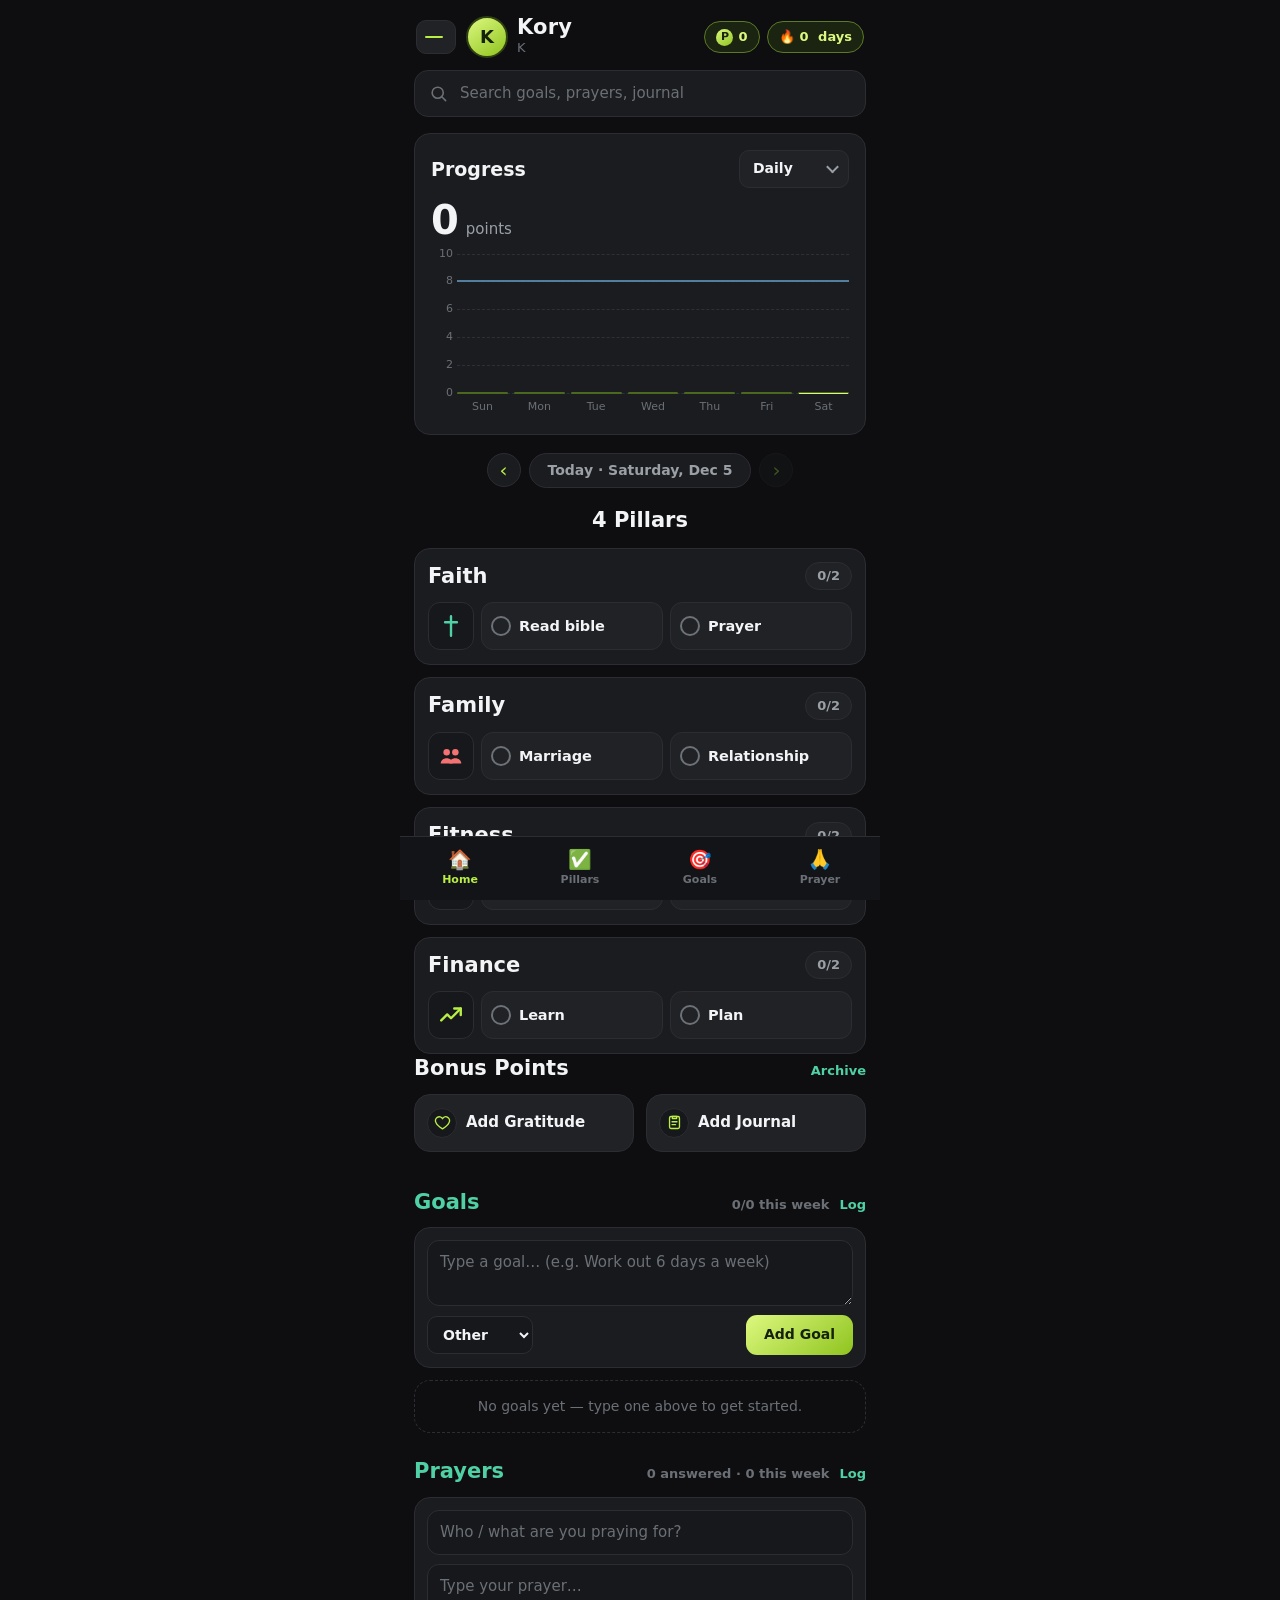
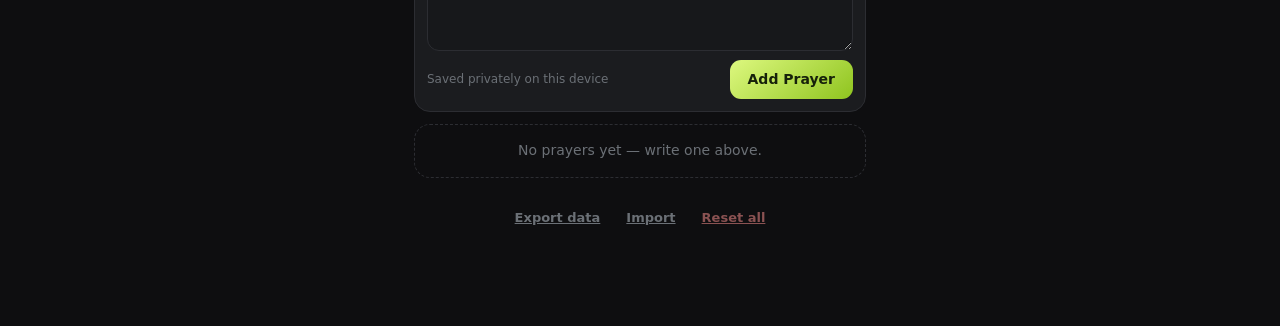
==== index.html @ 5dec69ac "Add prayer and goal logs, and daily bonus archives The hamburger now opens a menu holding four histo" ====
<!DOCTYPE html>
<html lang="en">
<head>
<meta charset="utf-8" />
<meta name="viewport" content="width=device-width, initial-scale=1, viewport-fit=cover" />
<meta name="theme-color" content="#0e0e10" />
<meta name="apple-mobile-web-app-title" content="Daily Success" />
<meta name="apple-mobile-web-app-capable" content="yes" />
<meta name="mobile-web-app-capable" content="yes" />
<title>Daily Success</title>
<link rel="manifest" href="manifest.webmanifest" />
<link rel="icon" href="assets/icon.svg" type="image/svg+xml" />
<link rel="apple-touch-icon" href="assets/icon.svg" />
<link rel="stylesheet" href="styles.css" />
</head>
<body>
<div class="phone">

  <!-- ============ HEADER ============ -->
  <header class="app-header">
    <button class="icon-btn menu-btn" id="menuBtn" aria-label="Menu">
      <span></span><span></span><span></span>
    </button>

    <div class="who">
      <div class="avatar" id="avatar">K</div>
      <div class="who-text">
        <div class="who-name" id="userName">Kory</div>
        <div class="who-sub" id="userSub">K</div>
      </div>
    </div>

    <div class="badges">
      <div class="badge badge-points" title="Total points">
        <span class="pill-dot">P</span><span id="totalPoints">0</span>
      </div>
      <div class="badge badge-streak" title="Current streak">
        <span class="flame">&#128293;</span><span id="streakCount">0</span>&nbsp;days
      </div>
    </div>
  </header>

  <div class="searchbar">
    <svg viewBox="0 0 24 24" class="search-ico" aria-hidden="true"><circle cx="11" cy="11" r="7"/><line x1="16.5" y1="16.5" x2="21" y2="21"/></svg>
    <input id="searchInput" type="search" placeholder="Search goals, prayers, journal" autocomplete="off" />
  </div>

  <main>
    <!-- ============ PROGRESS ============ -->
    <section class="card progress-card">
      <div class="progress-top">
        <h2>Progress</h2>
        <div class="select-wrap">
          <select id="rangeSelect" aria-label="Progress range">
            <option value="daily">Daily</option>
            <option value="weekly">Weekly</option>
            <option value="monthly">Monthly</option>
          </select>
        </div>
      </div>

      <div class="points-line">
        <span class="points-num" id="rangePoints">0</span>
        <span class="points-label">points</span>
      </div>

      <div class="chart" id="chart" role="img" aria-label="Progress chart"></div>
    </section>

    <!-- ============ DATE NAV ============ -->
    <nav class="datenav">
      <button class="date-arrow" id="prevDay" aria-label="Previous day">&#8249;</button>
      <button class="date-label" id="dateLabel">Today</button>
      <button class="date-arrow" id="nextDay" aria-label="Next day">&#8250;</button>
    </nav>

    <!-- ============ 4 PILLARS ============ -->
    <h2 class="section-title">4 Pillars</h2>
    <div id="pillars" class="pillars"></div>

    <!-- ============ BONUS ============ -->
    <div class="block-head">
      <h2 class="section-title left">Bonus Points</h2>
      <button class="log-link" data-log="bonus" type="button">Archive</button>
    </div>
    <div class="bonus-row">
      <button class="bonus-btn" id="gratitudeBtn">
        <span class="bonus-ico">
          <svg viewBox="0 0 24 24" aria-hidden="true"><path d="M12 21s-7.5-4.6-9.3-9A5.2 5.2 0 0 1 12 6.6 5.2 5.2 0 0 1 21.3 12c-1.8 4.4-9.3 9-9.3 9z"/></svg>
        </span>
        <span class="bonus-text">Add Gratitude</span>
        <span class="bonus-count" id="gratitudeCount"></span>
      </button>
      <button class="bonus-btn" id="journalBtn">
        <span class="bonus-ico">
          <svg viewBox="0 0 24 24" aria-hidden="true"><rect x="5" y="3.5" width="14" height="17" rx="2"/><path d="M9 3.5h6v3H9z"/><line x1="8.5" y1="11" x2="15.5" y2="11"/><line x1="8.5" y1="15" x2="13.5" y2="15"/></svg>
        </span>
        <span class="bonus-text">Add Journal</span>
        <span class="bonus-count" id="journalCount"></span>
      </button>
    </div>
    <ul class="entry-list" id="bonusList"></ul>

    <!-- ============ GOALS ============ -->
    <section class="block">
      <div class="block-head">
        <h2 class="accent">Goals</h2>
        <div class="head-right">
          <span class="block-meta" id="goalMeta">0/0</span>
          <button class="log-link" data-log="goals" type="button">Log</button>
        </div>
      </div>

      <form class="composer" id="goalForm" autocomplete="off">
        <textarea id="goalInput" rows="2" placeholder="Type a goal&hellip; (e.g. Work out 6 days a week)"></textarea>
        <div class="composer-row">
          <select id="goalPillar" aria-label="Goal pillar">
            <option value="faith">Faith</option>
            <option value="family">Family</option>
            <option value="fitness">Fitness</option>
            <option value="finance">Finance</option>
            <option value="other" selected>Other</option>
          </select>
          <button class="add-btn" type="submit">Add Goal</button>
        </div>
      </form>

      <ul class="entry-list" id="goalList"></ul>
    </section>

    <!-- ============ PRAYERS ============ -->
    <section class="block">
      <div class="block-head">
        <h2 class="accent">Prayers</h2>
        <div class="head-right">
          <span class="block-meta" id="prayerMeta">0 answered</span>
          <button class="log-link" data-log="prayers" type="button">Log</button>
        </div>
      </div>

      <form class="composer" id="prayerForm" autocomplete="off">
        <input id="prayerTitle" type="text" placeholder="Who / what are you praying for?" />
        <textarea id="prayerInput" rows="3" placeholder="Type your prayer&hellip;"></textarea>
        <div class="composer-row">
          <label class="tiny-note">Saved privately on this device</label>
          <button class="add-btn" type="submit">Add Prayer</button>
        </div>
      </form>

      <ul class="entry-list" id="prayerList"></ul>
    </section>

    <footer class="foot">
      <button class="link-btn" id="exportBtn">Export data</button>
      <button class="link-btn" id="importBtn">Import</button>
      <button class="link-btn danger" id="resetBtn">Reset all</button>
      <input type="file" id="importFile" accept="application/json" hidden />
    </footer>
  </main>

  <!-- ============ BOTTOM NAV ============ -->
  <nav class="tabbar">
    <button class="tab active" data-scroll="top"><span class="tab-ico">&#127968;</span>Home</button>
    <button class="tab" data-scroll="pillars"><span class="tab-ico">&#9989;</span>Pillars</button>
    <button class="tab" data-scroll="goalForm"><span class="tab-ico">&#127919;</span>Goals</button>
    <button class="tab" data-scroll="prayerForm"><span class="tab-ico">&#128591;</span>Prayer</button>
  </nav>
</div>

<!-- ============ MENU / LOG SHEET ============ -->
<div class="sheet" id="sheet" hidden>
  <header class="sheet-head">
    <button class="sheet-btn" id="sheetBack" aria-label="Back">&#8249;</button>
    <h2 id="sheetTitle">Menu</h2>
    <button class="sheet-btn" id="sheetClose" aria-label="Close">&#10005;</button>
  </header>
  <div class="sheet-body" id="sheetBody"></div>
</div>

<!-- ============ MODAL ============ -->
<div class="modal-backdrop" id="modal" hidden>
  <div class="modal" role="dialog" aria-modal="true" aria-labelledby="modalTitle">
    <h3 id="modalTitle">Add</h3>
    <textarea id="modalInput" rows="4"></textarea>
    <div class="modal-actions">
      <button class="ghost-btn" id="modalExtra" type="button" hidden></button>
      <button class="ghost-btn" id="modalCancel" type="button">Cancel</button>
      <button class="add-btn" id="modalSave" type="button">Save</button>
    </div>
  </div>
</div>

<div class="toast" id="toast" hidden></div>

<script src="app.js"></script>
</body>
</html>
---- styles.css ----
/* ---------------------------------------------------------------
   Daily Success — the 4 Pillars daily check-in
   Dark + lime theme modelled on the reference screenshot.
--------------------------------------------------------------- */
:root {
  --bg:            #0e0e10;
  --bg-soft:       #17181b;
  --card:          #1b1c1f;
  --card-2:        #212226;
  --line:          #2c2d32;

  --lime-1:        #ddf87f;
  --lime-2:        #b9ee45;
  --lime-3:        #8fc41f;
  --lime-dim-1:    #5a7a26;
  --lime-dim-2:    #4c691f;

  --teal:          #4fd1a5;
  --text:          #f3f4f6;
  --text-dim:      #9aa0a6;
  --text-faint:    #6b7076;
  --danger:        #f07171;

  --radius:        16px;
  --radius-sm:     12px;
  --tab-h:         64px;
}

* { box-sizing: border-box; }
html, body { margin: 0; padding: 0; }

body {
  background: var(--bg);
  color: var(--text);
  font-family: "Nunito", "Avenir Next", "Segoe UI", system-ui, -apple-system, sans-serif;
  -webkit-font-smoothing: antialiased;
  font-size: 16px;
  line-height: 1.4;
}

.phone {
  max-width: 480px;
  margin: 0 auto;
  min-height: 100vh;
  padding: 0 14px calc(var(--tab-h) + 28px);
  position: relative;
}

button, input, select, textarea { font: inherit; color: inherit; }
button { cursor: pointer; }

/* ------------------------- header ------------------------- */
.app-header {
  display: flex;
  align-items: center;
  gap: 10px;
  padding: 16px 2px 12px;
}

.menu-btn {
  width: 40px; height: 34px;
  display: flex; flex-direction: column; justify-content: center; gap: 5px;
  background: var(--card-2);
  border: 1px solid var(--line);
  border-radius: 10px;
  padding: 0 8px;
}
.menu-btn span {
  display: block; height: 2.5px; border-radius: 2px;
  background: var(--lime-2);
}
.menu-btn span:nth-child(2) { width: 80%; }

.who { display: flex; align-items: center; gap: 9px; min-width: 0; flex: 1; }

.avatar {
  width: 42px; height: 42px; flex: 0 0 42px;
  border-radius: 50%;
  background: linear-gradient(145deg, var(--lime-1), var(--lime-3));
  color: #16210a;
  font-weight: 800; font-size: 18px;
  display: grid; place-items: center;
  border: 2px solid #2f4113;
}

.who-name { font-size: 21px; font-weight: 800; letter-spacing: .2px; line-height: 1.1; }
.who-sub  { font-size: 13px; color: var(--text-faint); }

.badges { display: flex; gap: 7px; align-items: center; }

.badge {
  display: inline-flex; align-items: center; gap: 5px;
  border-radius: 999px;
  padding: 6px 11px;
  font-size: 13px; font-weight: 700;
  white-space: nowrap;
  background: #1a2410;
  border: 1px solid var(--lime-dim-1);
  color: var(--lime-1);
}
.pill-dot {
  width: 17px; height: 17px; border-radius: 50%;
  background: linear-gradient(145deg, var(--lime-1), var(--lime-3));
  color: #1a2410; font-size: 11px; font-weight: 900;
  display: grid; place-items: center;
}
.badge-streak .flame { font-size: 13px; }

/* ------------------------- search ------------------------- */
.searchbar {
  display: flex; align-items: center; gap: 10px;
  background: var(--card);
  border: 1px solid var(--line);
  border-radius: 14px;
  padding: 11px 14px;
  margin-bottom: 16px;
}
.search-ico {
  width: 19px; height: 19px; flex: 0 0 19px;
  fill: none; stroke: var(--text-faint); stroke-width: 2; stroke-linecap: round;
}
.searchbar input {
  background: none; border: 0; outline: none; width: 100%;
  font-size: 15px;
}
.searchbar input::placeholder { color: var(--text-faint); }

/* ------------------------- cards ------------------------- */
.card {
  background: var(--card);
  border: 1px solid var(--line);
  border-radius: var(--radius);
  padding: 16px;
}

.progress-card { margin-bottom: 18px; }

.progress-top { display: flex; justify-content: space-between; align-items: center; }
.progress-top h2 { margin: 0; font-size: 19px; font-weight: 700; }

.select-wrap {
  position: relative;
  background: var(--card-2);
  border: 1px solid var(--line);
  border-radius: 10px;
}
.select-wrap::after {
  content: "";
  position: absolute; right: 11px; top: 46%;
  width: 7px; height: 7px;
  border-right: 2px solid var(--text-dim);
  border-bottom: 2px solid var(--text-dim);
  transform: translateY(-50%) rotate(45deg);
  pointer-events: none;
}
.select-wrap select {
  appearance: none; -webkit-appearance: none;
  background: none; border: 0; outline: none;
  padding: 8px 30px 8px 13px;
  font-size: 14px; font-weight: 600;
  border-radius: 10px;
}
.select-wrap select option { background: var(--card-2); }

.points-line { display: flex; align-items: baseline; gap: 7px; margin: 12px 0 6px; }
.points-num { font-size: 40px; font-weight: 800; line-height: 1; }
.points-label { color: var(--text-dim); font-size: 15px; }

/* ------------------------- chart ------------------------- */
.chart {
  --rows: 5;
  position: relative;
  height: 168px;
  margin-top: 10px;
  padding: 4px 0 24px 26px;
  display: flex; align-items: flex-end; gap: 6px;
}
.chart .grid {
  position: absolute; inset: 4px 0 24px 26px;
  display: flex; flex-direction: column; justify-content: space-between;
  pointer-events: none;
}
.chart .grid-line { border-top: 1px dashed #2f3035; position: relative; }
.chart .grid-line span {
  position: absolute; left: -26px; top: -9px;
  font-size: 11px; color: var(--text-faint); width: 22px; text-align: right;
}
.chart .target {
  position: absolute; left: 26px; right: 0;
  border-top: 2px solid #5b8fb4;
  opacity: .85;
  pointer-events: none;
}
.chart .bar-col {
  position: relative; z-index: 1;
  flex: 1 1 0; height: 100%;
  display: flex; flex-direction: column; justify-content: flex-end;
}
.chart .bar {
  border-radius: 4px 4px 2px 2px;
  background: linear-gradient(180deg, var(--lime-dim-1), #3d5219);
  border: 1px solid var(--lime-dim-2);
  border-bottom: 0;
  min-height: 2px;
  transition: height .35s ease;
}
.chart .bar.full {
  background: linear-gradient(180deg, var(--lime-2), var(--lime-3));
  border-color: var(--lime-1);
}
.chart .bar.today { box-shadow: 0 0 0 1px var(--lime-1) inset; }
.chart .bar-label {
  position: absolute; bottom: -21px; left: 0; right: 0;
  text-align: center; font-size: 11px; color: var(--text-faint);
}

/* ------------------------- date nav ------------------------- */
.datenav {
  display: flex; align-items: center; justify-content: center; gap: 8px;
  margin: 4px 0 14px;
}
.date-arrow {
  width: 34px; height: 34px; border-radius: 50%;
  background: var(--card); border: 1px solid var(--line);
  color: var(--lime-2); font-size: 20px; line-height: 1;
}
.date-arrow:disabled { opacity: .3; cursor: not-allowed; }
.date-label {
  background: var(--card); border: 1px solid var(--line);
  border-radius: 999px; padding: 7px 18px;
  font-size: 14px; font-weight: 700; color: var(--text-dim);
  min-width: 170px;
}
.date-label.past { color: var(--lime-2); border-color: var(--lime-dim-1); }

/* ------------------------- section titles ------------------------- */
.section-title {
  text-align: center;
  font-size: 21px; font-weight: 700;
  margin: 18px 0 12px;
}
.section-title.left { text-align: left; margin-left: 2px; }

/* ------------------------- pillars ------------------------- */
.pillars { display: flex; flex-direction: column; gap: 12px; }

.pillar {
  border-radius: var(--radius);
  border: 1px solid var(--line);
  background: var(--card);
  padding: 13px 13px 14px;
  transition: background .3s ease, border-color .3s ease;
}
.pillar.complete {
  background: linear-gradient(150deg, #5c7a24, #3f5219 62%, #334215);
  border-color: var(--lime-2);
  box-shadow: 0 0 0 1px rgba(185,238,69,.25), 0 8px 22px -14px rgba(185,238,69,.6);
}

.pillar-head { display: flex; align-items: center; justify-content: space-between; margin-bottom: 11px; }
.pillar-head h3 { margin: 0; font-size: 21px; font-weight: 700; }

.count {
  font-size: 13px; font-weight: 700; color: var(--text-dim);
  background: var(--card-2); border: 1px solid var(--line);
  border-radius: 999px; padding: 4px 11px;
  display: inline-flex; align-items: center; gap: 5px;
}
.pillar.complete .count {
  color: var(--teal);
  /* deep backing keeps the teal counter legible on the lime card */
  background: rgba(0,0,0,.45);
  border-color: rgba(79,209,165,.7);
}
.count .ticks { display: none; color: var(--teal); font-weight: 900; letter-spacing: -2px; }
.pillar.complete .count .ticks { display: inline; }

.pillar-body { display: flex; align-items: stretch; gap: 7px; }

.pillar-icon {
  width: 46px; flex: 0 0 46px;
  border-radius: var(--radius-sm);
  background: #17181b;
  border: 1px solid var(--line);
  display: grid; place-items: center;
}
.pillar-icon svg { width: 26px; height: 26px; }
.pillar.complete .pillar-icon { background: #101508; border-color: #3a4a1c; }

/* checkbox tasks — the core of the screen */
.task {
  flex: 1 1 0; min-width: 0;
  display: flex; align-items: center; gap: 8px;
  text-align: left;
  padding: 13px 9px;
  border-radius: var(--radius-sm);
  background: var(--card-2);
  border: 1px solid var(--line);
  color: var(--text);
  font-size: clamp(12.4px, 3.35vw, 14.5px); font-weight: 600;
  letter-spacing: -.1px;
  transition: transform .12s ease, background .25s ease, color .25s ease, border-color .25s ease;
}
.task:active { transform: scale(.97); }

.task .box {
  width: 20px; height: 20px; flex: 0 0 20px;
  border-radius: 50%;
  border: 2px solid #6d7278;
  display: grid; place-items: center;
  transition: background .2s ease, border-color .2s ease;
}
.task .box svg { width: 12px; height: 12px; opacity: 0; stroke: #131a09; stroke-width: 3.4; fill: none; stroke-linecap: round; stroke-linejoin: round; }

.task.done {
  background: linear-gradient(140deg, var(--lime-1), var(--lime-2) 55%, var(--lime-3));
  border-color: var(--lime-1);
  color: #16210a;
}
.task.done .box { background: #131a09; border-color: #131a09; }
.task.done .box svg { opacity: 1; stroke: var(--lime-1); }
.task .label { overflow: hidden; text-overflow: ellipsis; white-space: nowrap; }

/* ------------------------- bonus ------------------------- */
.bonus-row { display: flex; gap: 12px; margin-bottom: 12px; }
/* Unearned by default; lights up once the day has an entry, the same way a
   pillar checkbox does. */
.bonus-btn {
  flex: 1 1 0;
  display: flex; align-items: center; gap: 9px;
  padding: 13px 12px;
  border-radius: var(--radius);
  border: 1px solid var(--line);
  background: var(--card-2);
  color: var(--text);
  font-weight: 700; font-size: 15px;
  position: relative;
  transition: background .25s ease, color .25s ease, border-color .25s ease;
}
.bonus-btn:active { transform: scale(.98); }

.bonus-btn.done {
  border-color: var(--lime-dim-1);
  background: linear-gradient(140deg, #93c62f, #b7e84e);
  color: #16210a;
}
.bonus-btn.done:nth-child(2) { background: linear-gradient(140deg, var(--lime-1), var(--lime-2)); }

.bonus-ico {
  width: 30px; height: 30px; flex: 0 0 30px; border-radius: 50%;
  background: var(--bg-soft);
  border: 1px solid var(--line);
  display: grid; place-items: center;
  transition: background .25s ease, border-color .25s ease;
}
.bonus-btn.done .bonus-ico { background: rgba(255,255,255,.42); border-color: transparent; }
.bonus-ico svg { width: 17px; height: 17px; fill: none; stroke: var(--lime-2); stroke-width: 1.9; stroke-linecap: round; stroke-linejoin: round; transition: stroke .25s ease; }
.bonus-btn.done .bonus-ico svg { stroke: #16210a; }
.bonus-text { overflow: hidden; text-overflow: ellipsis; white-space: nowrap; }
.bonus-count {
  position: absolute; top: -6px; right: -4px;
  min-width: 20px; height: 20px; padding: 0 5px;
  border-radius: 999px;
  background: var(--teal); color: #05261c;
  font-size: 12px; font-weight: 900;
  display: none; place-items: center;
}
.bonus-count.show { display: grid; }

/* ------------------------- blocks (goals / prayers) ------------------------- */
.block { margin-top: 24px; }
.block-head { display: flex; align-items: baseline; justify-content: space-between; margin-bottom: 10px; }
.block-head h2 { margin: 0; font-size: 21px; font-weight: 700; }
.block-head h2.accent { color: var(--teal); }
.block-meta { font-size: 13px; color: var(--text-faint); font-weight: 600; }

.composer {
  background: var(--card);
  border: 1px solid var(--line);
  border-radius: var(--radius);
  padding: 12px;
  display: flex; flex-direction: column; gap: 9px;
}
.composer textarea, .composer input[type="text"] {
  width: 100%;
  background: var(--bg-soft);
  border: 1px solid var(--line);
  border-radius: var(--radius-sm);
  padding: 11px 12px;
  outline: none;
  resize: vertical;
  font-size: 15px;
}
.composer textarea::placeholder, .composer input::placeholder { color: var(--text-faint); }
.composer textarea:focus, .composer input:focus { border-color: var(--lime-dim-1); }

.composer-row { display: flex; align-items: center; justify-content: space-between; gap: 10px; }
.composer-row select {
  background: var(--bg-soft); border: 1px solid var(--line);
  border-radius: 10px; padding: 9px 11px; outline: none;
  font-size: 14px; font-weight: 600;
}
.tiny-note { font-size: 12px; color: var(--text-faint); }

.add-btn {
  background: linear-gradient(140deg, var(--lime-1), var(--lime-3));
  color: #16210a;
  border: 0; border-radius: 11px;
  padding: 10px 18px;
  font-weight: 800; font-size: 14px;
  white-space: nowrap;
}
.add-btn:active { transform: scale(.97); }
.ghost-btn {
  background: var(--card-2); border: 1px solid var(--line);
  border-radius: 11px; padding: 10px 18px; font-weight: 700; font-size: 14px;
}

/* ------------------------- entry lists ------------------------- */
.entry-list { list-style: none; margin: 12px 0 0; padding: 0; display: flex; flex-direction: column; gap: 9px; }

.entry {
  background: var(--card);
  border: 1px solid var(--line);
  border-radius: var(--radius);
  padding: 12px 12px 12px 12px;
  display: flex; gap: 10px; align-items: flex-start;
}
.entry.done { background: linear-gradient(140deg, #3f5219, #334414); border-color: var(--lime-dim-1); }

.entry-check {
  width: 22px; height: 22px; flex: 0 0 22px; margin-top: 1px;
  border-radius: 50%;
  border: 2px solid #6d7278;
  background: none;
  display: grid; place-items: center;
  padding: 0;
}
.entry.done .entry-check { background: var(--lime-2); border-color: var(--lime-1); }
.entry-check svg { width: 12px; height: 12px; opacity: 0; fill: none; stroke: #16210a; stroke-width: 3.4; stroke-linecap: round; stroke-linejoin: round; }
.entry.done .entry-check svg { opacity: 1; }

.entry-main { flex: 1 1 auto; min-width: 0; }
.entry-title { font-weight: 700; font-size: 15px; word-wrap: break-word; }
.entry.done .entry-title { text-decoration: line-through; opacity: .75; }
.entry-body { font-size: 14px; color: var(--text-dim); white-space: pre-wrap; word-wrap: break-word; margin-top: 3px; }
.entry-meta { font-size: 12px; color: var(--text-faint); margin-top: 5px; display: flex; gap: 8px; align-items: center; flex-wrap: wrap; }
.tag {
  font-size: 11px; font-weight: 700; text-transform: uppercase; letter-spacing: .4px;
  padding: 2px 8px; border-radius: 999px;
  background: var(--card-2); border: 1px solid var(--line); color: var(--text-dim);
}
.tag.faith   { color: #9fd3ff; border-color: #2c4257; }
.tag.family  { color: #ff9d9d; border-color: #5a3030; }
.tag.fitness { color: #7fe3c4; border-color: #24544a; }
.tag.finance { color: var(--lime-1); border-color: var(--lime-dim-1); }
.tag.answered { color: var(--teal); border-color: rgba(79,209,165,.5); }

.entry-actions { display: flex; gap: 4px; flex: 0 0 auto; }
.mini-btn {
  background: none; border: 0; padding: 5px 7px; border-radius: 8px;
  color: var(--text-faint); font-size: 13px; font-weight: 700;
}
.mini-btn:hover { background: var(--card-2); color: var(--text); }
.mini-btn.danger:hover { color: var(--danger); }

.empty {
  color: var(--text-faint); font-size: 14px; text-align: center;
  padding: 16px 8px; border: 1px dashed var(--line); border-radius: var(--radius);
}

/* ------------------------- footer / tabs ------------------------- */
.foot { display: flex; gap: 14px; justify-content: center; margin: 30px 0 6px; }
.link-btn { background: none; border: 0; color: var(--text-faint); font-size: 13px; font-weight: 700; text-decoration: underline; }
.link-btn.danger { color: #8a5252; }

.tabbar {
  position: fixed; bottom: 0; left: 0; right: 0;
  max-width: 480px; margin: 0 auto;
  height: var(--tab-h);
  background: #131417;
  border-top: 1px solid var(--line);
  display: flex;
  padding-bottom: env(safe-area-inset-bottom);
}
.tab {
  flex: 1 1 0;
  background: none; border: 0;
  display: flex; flex-direction: column; align-items: center; justify-content: center; gap: 3px;
  font-size: 11px; font-weight: 700; color: var(--text-faint);
}
.tab.active { color: var(--lime-2); }
.tab-ico { font-size: 19px; line-height: 1; }

/* ------------------------- modal / toast ------------------------- */
.modal-backdrop[hidden], .toast[hidden] { display: none !important; }

.modal-backdrop {
  position: fixed; inset: 0; z-index: 50;
  background: rgba(0,0,0,.65);
  display: grid; place-items: center;
  padding: 20px;
}
.modal {
  width: 100%; max-width: 420px;
  background: var(--card); border: 1px solid var(--line);
  border-radius: var(--radius); padding: 16px;
}
.modal h3 { margin: 0 0 10px; font-size: 18px; }
.modal textarea {
  width: 100%; background: var(--bg-soft); border: 1px solid var(--line);
  border-radius: var(--radius-sm); padding: 11px 12px; outline: none; resize: vertical; font-size: 15px;
}
.modal textarea:focus { border-color: var(--lime-dim-1); }
.modal-actions { display: flex; justify-content: flex-end; gap: 9px; margin-top: 12px; flex-wrap: wrap; }
.modal-actions [hidden] { display: none !important; }

.toast {
  position: fixed; left: 50%; bottom: calc(var(--tab-h) + 16px);
  transform: translateX(-50%);
  background: #1e2a12; border: 1px solid var(--lime-dim-1); color: var(--lime-1);
  padding: 10px 16px; border-radius: 999px;
  font-size: 14px; font-weight: 700; z-index: 60;
  animation: pop .2s ease;
}
@keyframes pop { from { opacity: 0; transform: translate(-50%, 8px); } }

@media (prefers-reduced-motion: reduce) {
  * { transition: none !important; animation: none !important; }
}

@media (max-width: 380px) {
  .task { padding: 12px 7px; gap: 6px; }
  .task .box { width: 18px; height: 18px; flex: 0 0 18px; }
  .pillar-icon { width: 40px; flex: 0 0 40px; }
  .who-name { font-size: 19px; }
  .badge { padding: 5px 9px; font-size: 12px; }
}

/* ------------------------- menu / log sheet ------------------------- */
.sheet[hidden] { display: none !important; }

.sheet {
  position: fixed; inset: 0; z-index: 70;
  background: var(--bg);
  display: flex; flex-direction: column;
  max-width: 480px; margin: 0 auto;
}

.sheet-head {
  display: flex; align-items: center; gap: 8px;
  padding: 14px 12px 12px;
  border-bottom: 1px solid var(--line);
  background: var(--bg-soft);
}
.sheet-head h2 {
  margin: 0; flex: 1 1 auto;
  font-size: 19px; font-weight: 800;
  text-align: center;
  overflow: hidden; text-overflow: ellipsis; white-space: nowrap;
}
.sheet-btn {
  width: 36px; height: 36px; flex: 0 0 36px;
  border-radius: 50%;
  background: var(--card-2); border: 1px solid var(--line);
  color: var(--lime-2); font-size: 18px; line-height: 1;
}
.sheet-btn[hidden] { visibility: hidden; display: block !important; }

.sheet-body {
  flex: 1 1 auto;
  overflow-y: auto;
  -webkit-overflow-scrolling: touch;
  padding: 14px 14px calc(env(safe-area-inset-bottom) + 28px);
}

/* menu rows */
.menu-list { display: flex; flex-direction: column; gap: 10px; }
.menu-item {
  display: flex; align-items: center; gap: 12px;
  width: 100%; text-align: left;
  padding: 15px 14px;
  border-radius: var(--radius);
  background: var(--card); border: 1px solid var(--line);
  color: var(--text);
}
.menu-item:active { transform: scale(.99); }
.menu-ico {
  width: 34px; height: 34px; flex: 0 0 34px; border-radius: 10px;
  background: var(--bg-soft); border: 1px solid var(--line);
  display: grid; place-items: center; font-size: 17px;
}
.menu-label { flex: 1 1 auto; min-width: 0; }
.menu-title { font-weight: 700; font-size: 15px; }
.menu-sub { font-size: 12.5px; color: var(--text-faint); margin-top: 2px; }
.menu-chev { color: var(--text-faint); font-size: 19px; flex: 0 0 auto; }

.menu-section-title {
  font-size: 12px; font-weight: 800; letter-spacing: .6px; text-transform: uppercase;
  color: var(--text-faint);
  margin: 20px 2px 8px;
}
.menu-section-title:first-child { margin-top: 2px; }

/* a log's period groups */
.log-group { margin-bottom: 20px; }
.log-group-head {
  display: flex; align-items: baseline; justify-content: space-between;
  gap: 8px; margin: 0 2px 9px;
  position: sticky; top: 0;
  background: var(--bg);
  padding: 4px 0 6px;
  z-index: 1;
}
.log-group-title { font-size: 15px; font-weight: 800; }
.log-group-title .now { color: var(--lime-2); }
.log-group-count { font-size: 12px; color: var(--text-faint); font-weight: 700; }

/* links back into a log from the home screen */
.head-right { display: flex; align-items: center; gap: 10px; }
.log-link {
  background: none; border: 0; padding: 2px 0;
  color: var(--teal); font-size: 13px; font-weight: 800;
}
.log-link:active { opacity: .7; }
.block-head .section-title.left { margin: 0; }
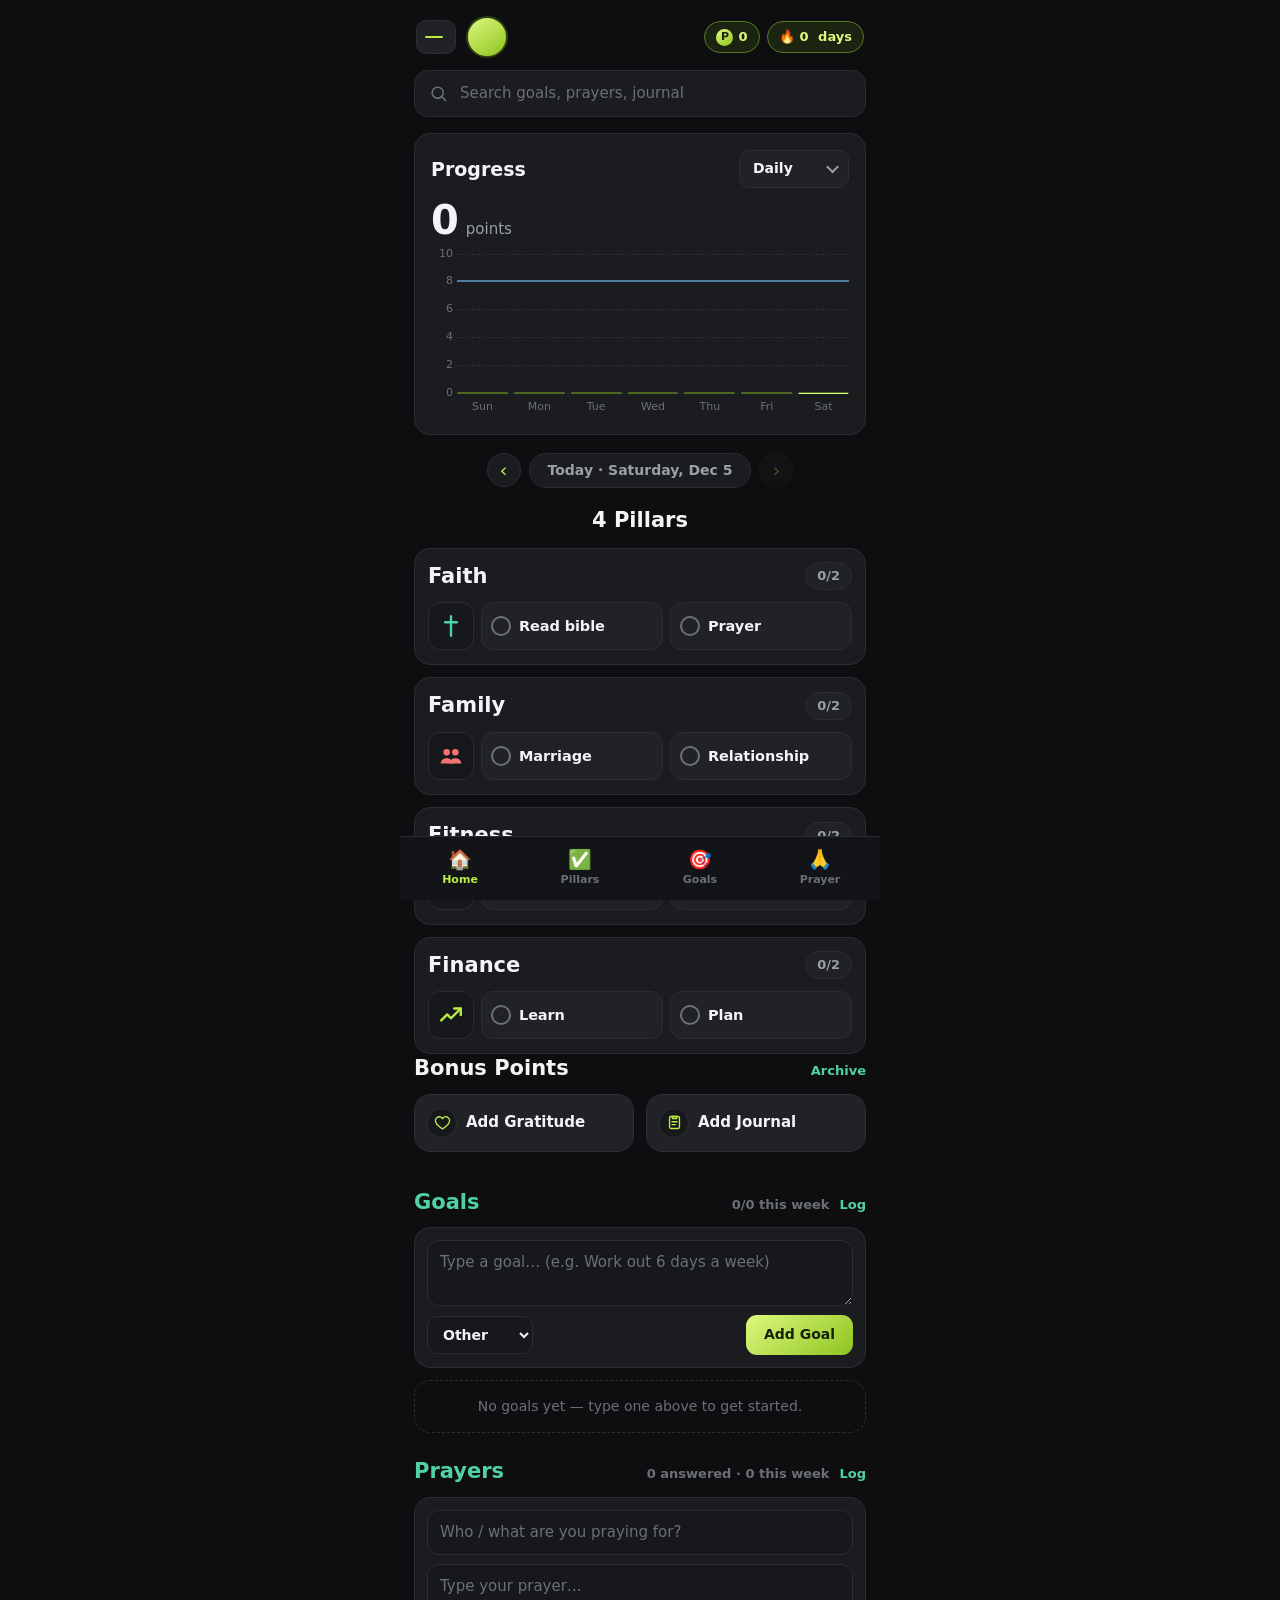
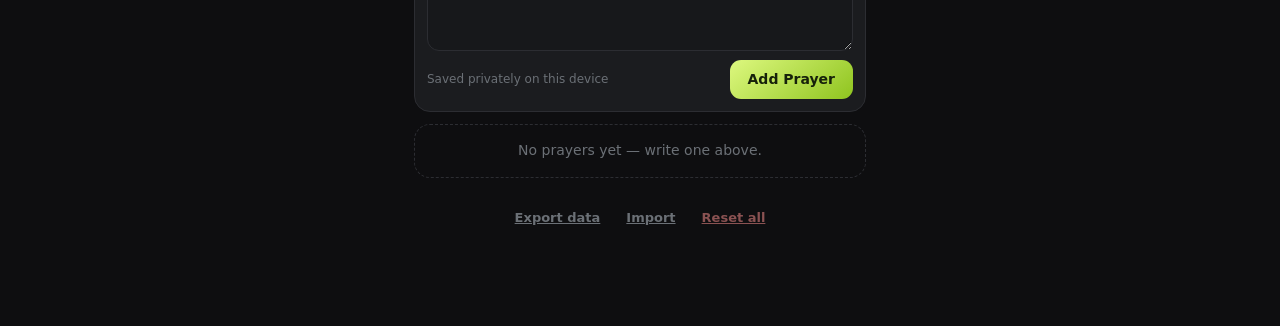
==== commit 525e12db: "Let the name be cleared, and stop shipping one in the markup The header markup carried a literal "Ko" ====
--- a/index.html
+++ b/index.html
@@ -23,10 +23,10 @@
     </button>
 
     <div class="who">
-      <div class="avatar" id="avatar">K</div>
+      <div class="avatar" id="avatar"></div>
       <div class="who-text">
-        <div class="who-name" id="userName">Kory</div>
-        <div class="who-sub" id="userSub">K</div>
+        <div class="who-name" id="userName"></div>
+        <div class="who-sub" id="userSub"></div>
       </div>
     </div>
 
--- a/styles.css
+++ b/styles.css
@@ -83,8 +83,8 @@
   border: 2px solid #2f4113;
 }
 
-.who-name { font-size: 21px; font-weight: 800; letter-spacing: .2px; line-height: 1.1; }
-.who-sub  { font-size: 13px; color: var(--text-faint); }
+.who-name { font-size: 21px; font-weight: 800; letter-spacing: .2px; line-height: 1.1; min-height: 23px; }
+.who-sub  { font-size: 13px; color: var(--text-faint); min-height: 17px; }
 
 .badges { display: flex; gap: 7px; align-items: center; }
 
@@ -496,7 +496,7 @@
 .modal-backdrop[hidden], .toast[hidden] { display: none !important; }
 
 .modal-backdrop {
-  position: fixed; inset: 0; z-index: 50;
+  position: fixed; inset: 0; z-index: 90;
   background: rgba(0,0,0,.65);
   display: grid; place-items: center;
   padding: 20px;
@@ -520,7 +520,7 @@
   transform: translateX(-50%);
   background: #1e2a12; border: 1px solid var(--lime-dim-1); color: var(--lime-1);
   padding: 10px 16px; border-radius: 999px;
-  font-size: 14px; font-weight: 700; z-index: 60;
+  font-size: 14px; font-weight: 700; z-index: 100;
   animation: pop .2s ease;
 }
 @keyframes pop { from { opacity: 0; transform: translate(-50%, 8px); } }
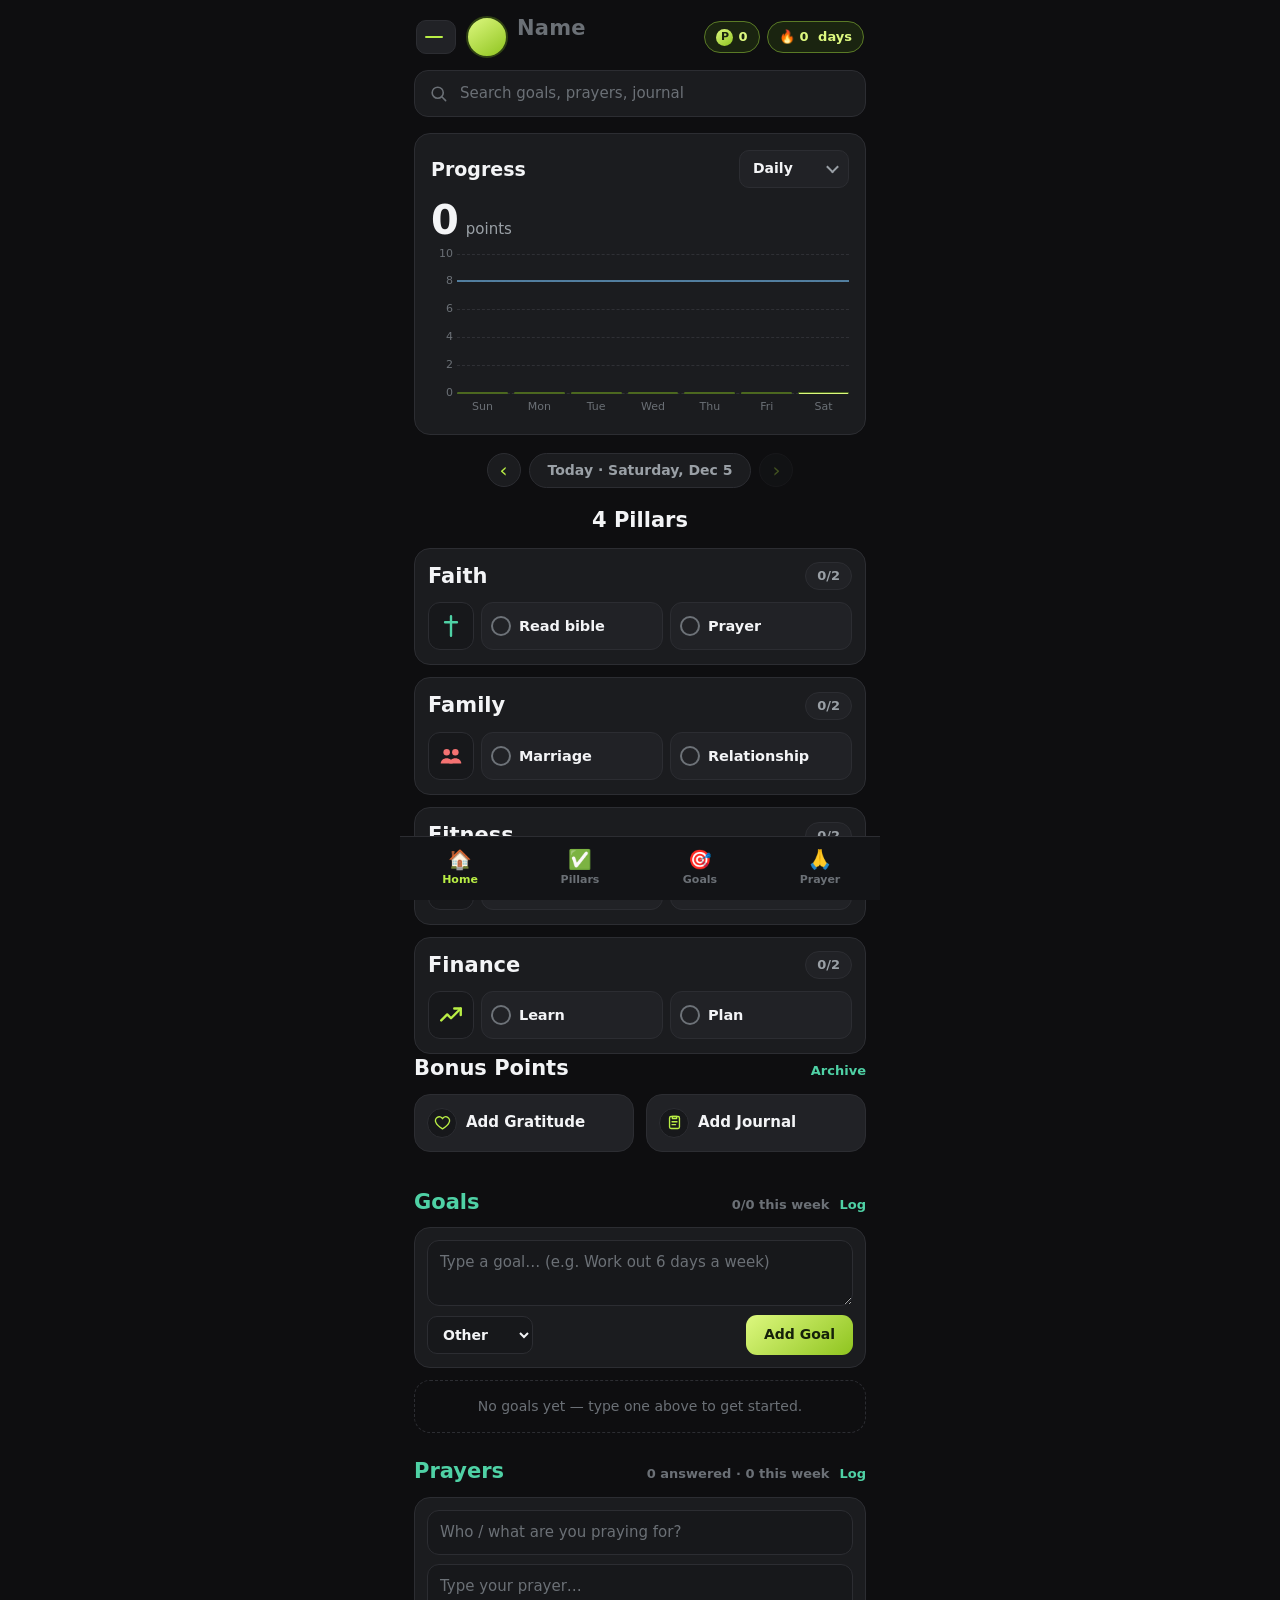
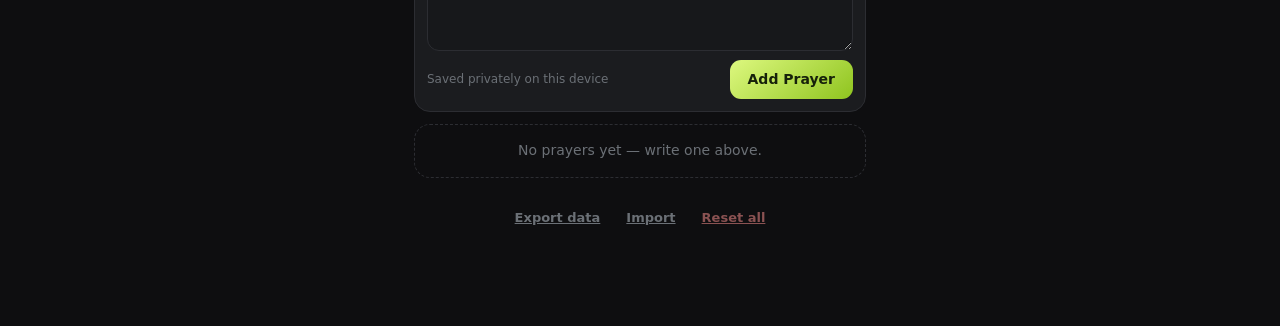
==== commit 04e83e98: "Show a Name prompt, and make clearing it one tap The header now reads a muted "Name" until one is se" ====
--- a/index.html
+++ b/index.html
@@ -22,7 +22,7 @@
       <span></span><span></span><span></span>
     </button>
 
-    <div class="who">
+    <div class="who" role="button" tabindex="0" title="Set your name">
       <div class="avatar" id="avatar"></div>
       <div class="who-text">
         <div class="who-name" id="userName"></div>
--- a/styles.css
+++ b/styles.css
@@ -71,7 +71,8 @@
 }
 .menu-btn span:nth-child(2) { width: 80%; }
 
-.who { display: flex; align-items: center; gap: 9px; min-width: 0; flex: 1; }
+.who { display: flex; align-items: center; gap: 9px; min-width: 0; flex: 1; cursor: pointer; }
+.who-name.placeholder { color: var(--text-faint); font-weight: 700; }
 
 .avatar {
   width: 42px; height: 42px; flex: 0 0 42px;
@@ -624,3 +625,9 @@
 }
 .log-link:active { opacity: .7; }
 .block-head .section-title.left { margin: 0; }
+
+.menu-version {
+  text-align: center;
+  font-size: 12px; color: var(--text-faint);
+  margin: 22px 0 4px;
+}
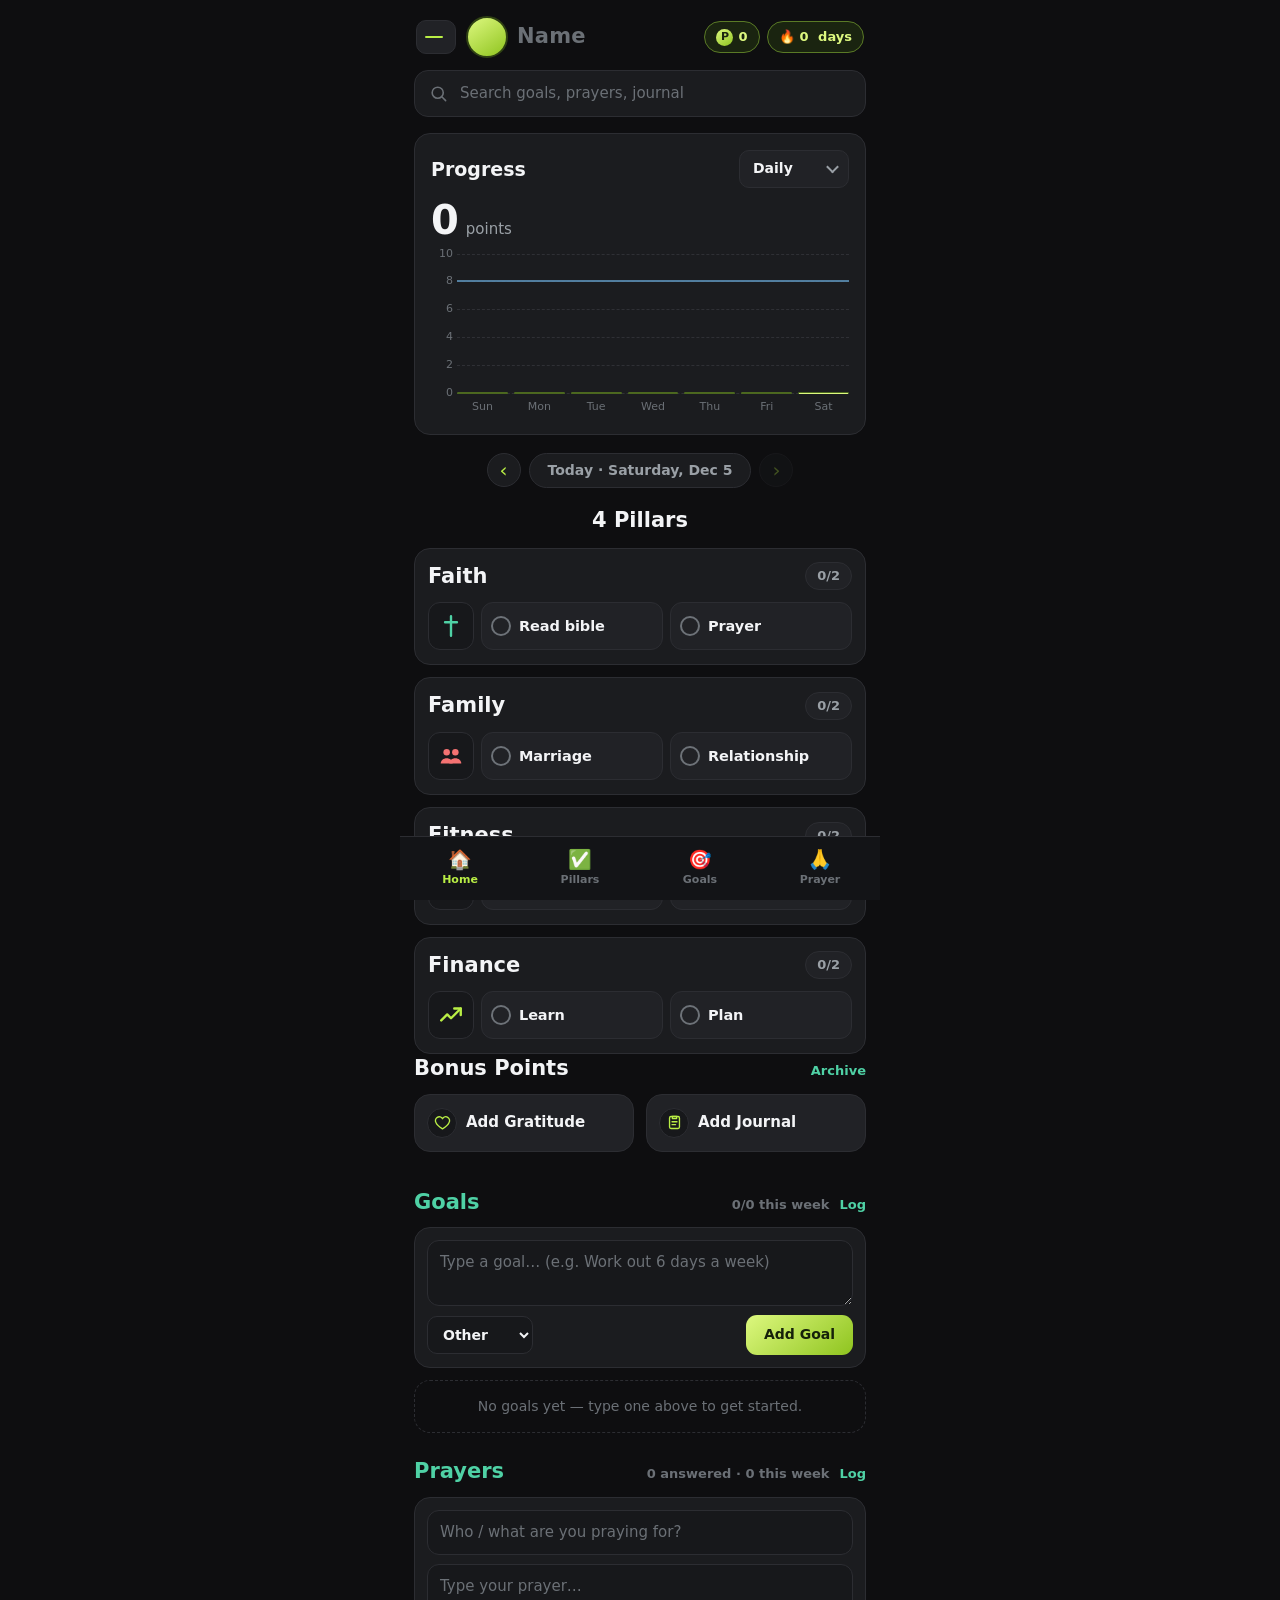
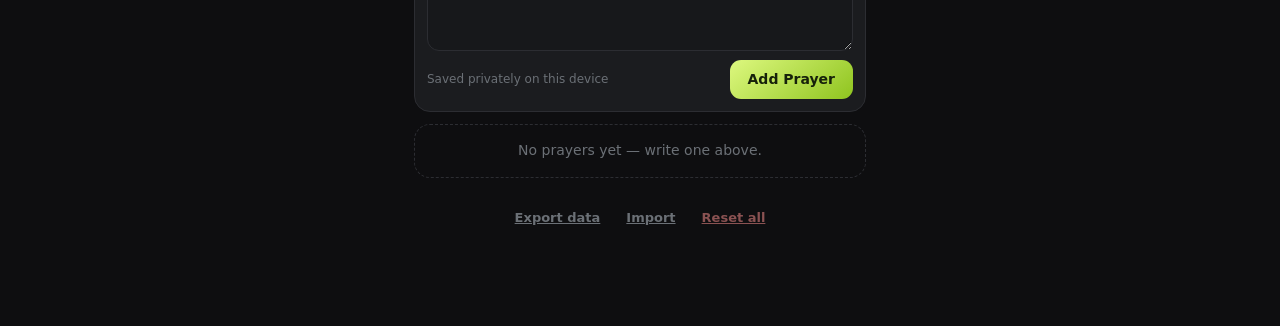
==== commit 688b407e: "Drop the initial under the name in the header The avatar already shows the initial, so the line bene" ====
--- a/index.html
+++ b/index.html
@@ -26,7 +26,6 @@
       <div class="avatar" id="avatar"></div>
       <div class="who-text">
         <div class="who-name" id="userName"></div>
-        <div class="who-sub" id="userSub"></div>
       </div>
     </div>
 
--- a/styles.css
+++ b/styles.css
@@ -85,7 +85,6 @@
 }
 
 .who-name { font-size: 21px; font-weight: 800; letter-spacing: .2px; line-height: 1.1; min-height: 23px; }
-.who-sub  { font-size: 13px; color: var(--text-faint); min-height: 17px; }
 
 .badges { display: flex; gap: 7px; align-items: center; }
 
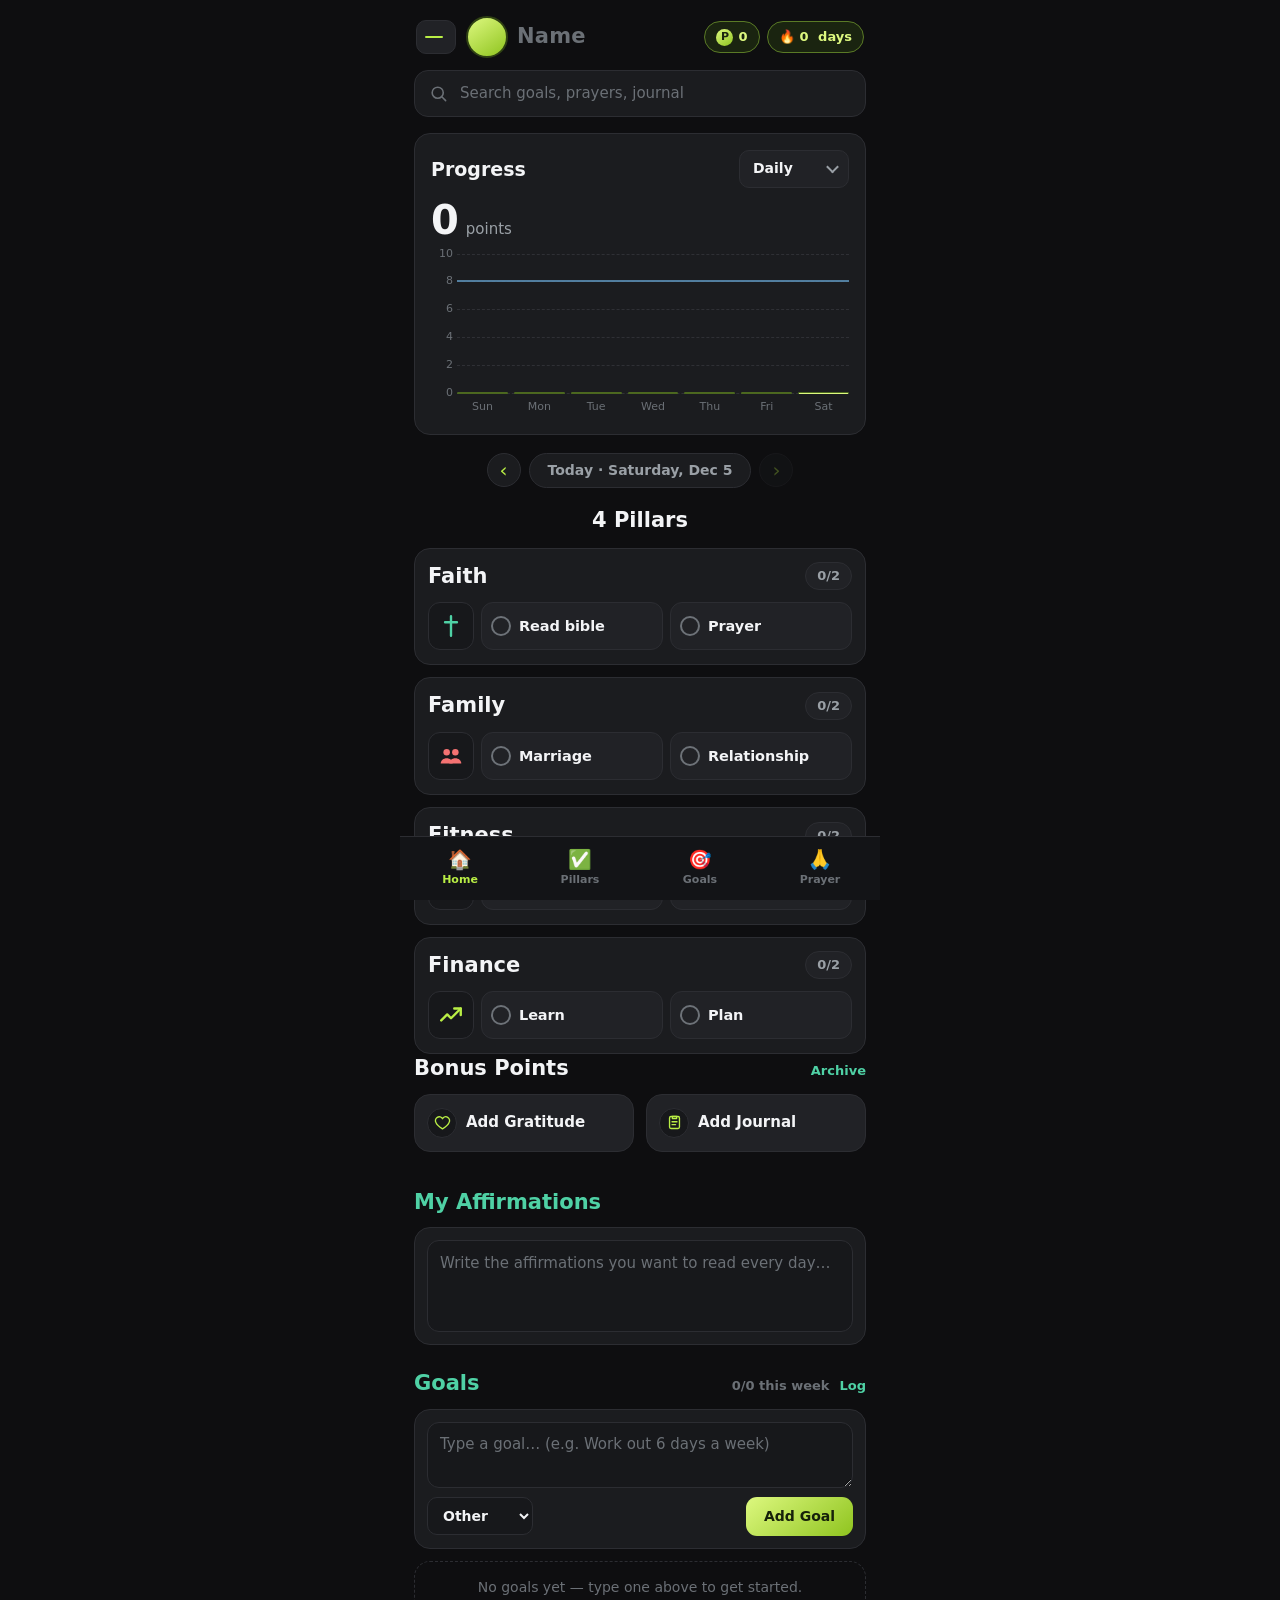
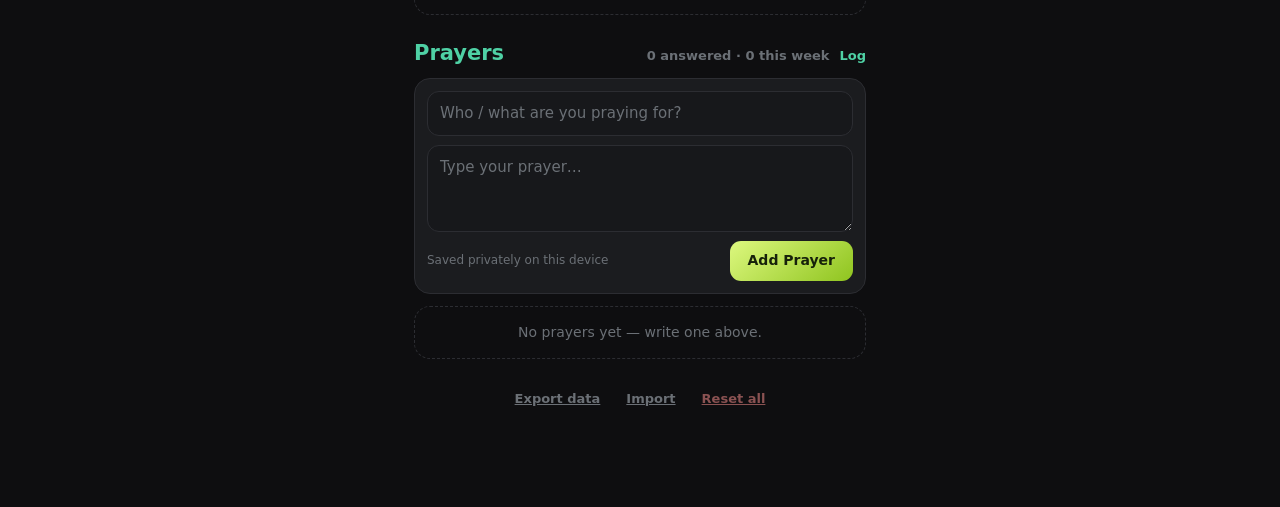
==== commit ba6e727e: "Add a My Affirmations section to the home screen One standing block of text above Goals, saved as ty" ====
--- a/index.html
+++ b/index.html
@@ -10,7 +10,8 @@
 <title>Daily Success</title>
 <link rel="manifest" href="manifest.webmanifest" />
 <link rel="icon" href="assets/icon.svg" type="image/svg+xml" />
-<link rel="apple-touch-icon" href="assets/icon.svg" />
+<link rel="icon" type="image/png" sizes="192x192" href="assets/icon-192.png" />
+<link rel="apple-touch-icon" sizes="180x180" href="assets/apple-touch-icon.png" />
 <link rel="stylesheet" href="styles.css" />
 </head>
 <body>
@@ -100,6 +101,18 @@
     </div>
     <ul class="entry-list" id="bonusList"></ul>
 
+    <!-- ============ AFFIRMATIONS ============ -->
+    <section class="block">
+      <div class="block-head">
+        <h2 class="accent">My Affirmations</h2>
+        <span class="block-meta" id="affirmationsMeta"></span>
+      </div>
+      <div class="composer">
+        <textarea id="affirmationsInput" rows="3"
+          placeholder="Write the affirmations you want to read every day&hellip;"></textarea>
+      </div>
+    </section>
+
     <!-- ============ GOALS ============ -->
     <section class="block">
       <div class="block-head">
--- a/styles.css
+++ b/styles.css
@@ -630,3 +630,13 @@
   font-size: 12px; color: var(--text-faint);
   margin: 22px 0 4px;
 }
+
+/* ------------------------- affirmations -------------------------
+   Grows to fit whatever is typed: no inner scrollbar, no clipping,
+   the whole text stays on the page. Height is set from JS. */
+#affirmationsInput {
+  resize: none;
+  overflow: hidden;
+  min-height: 84px;
+  line-height: 1.5;
+}
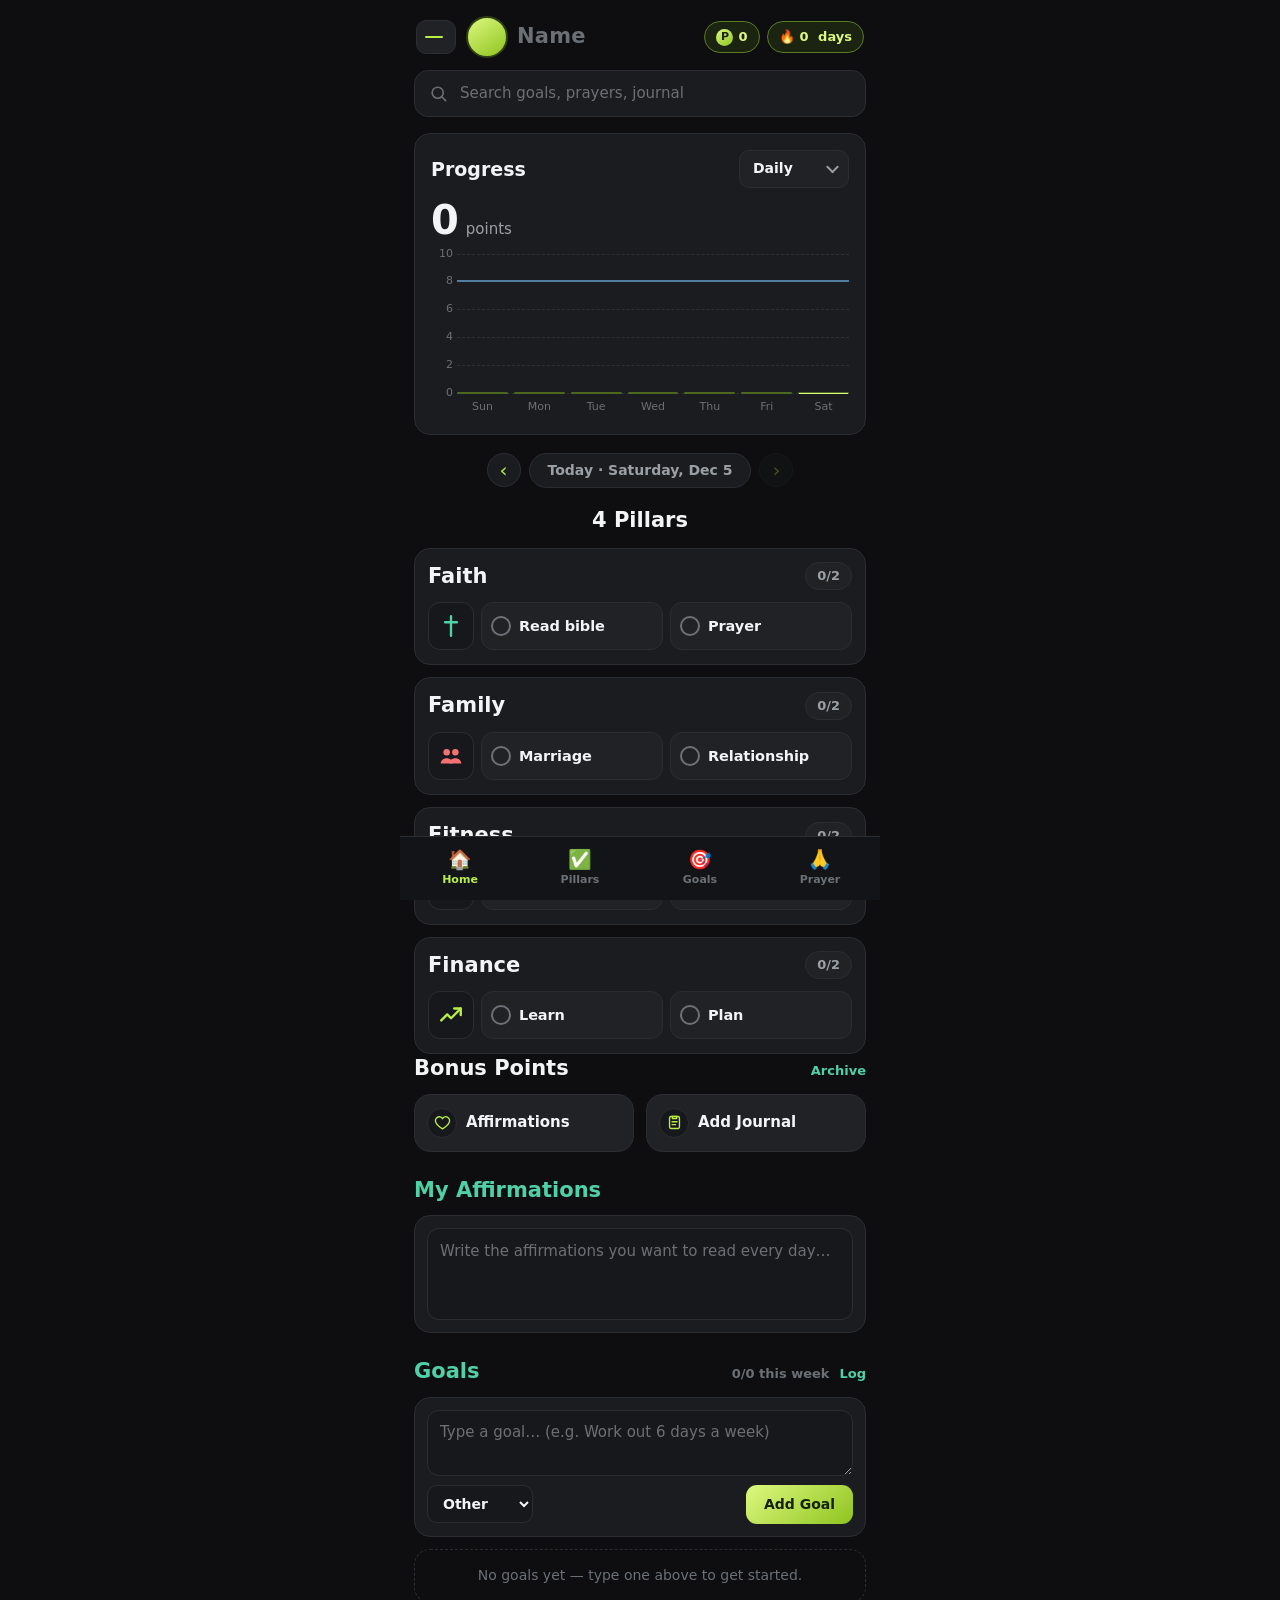
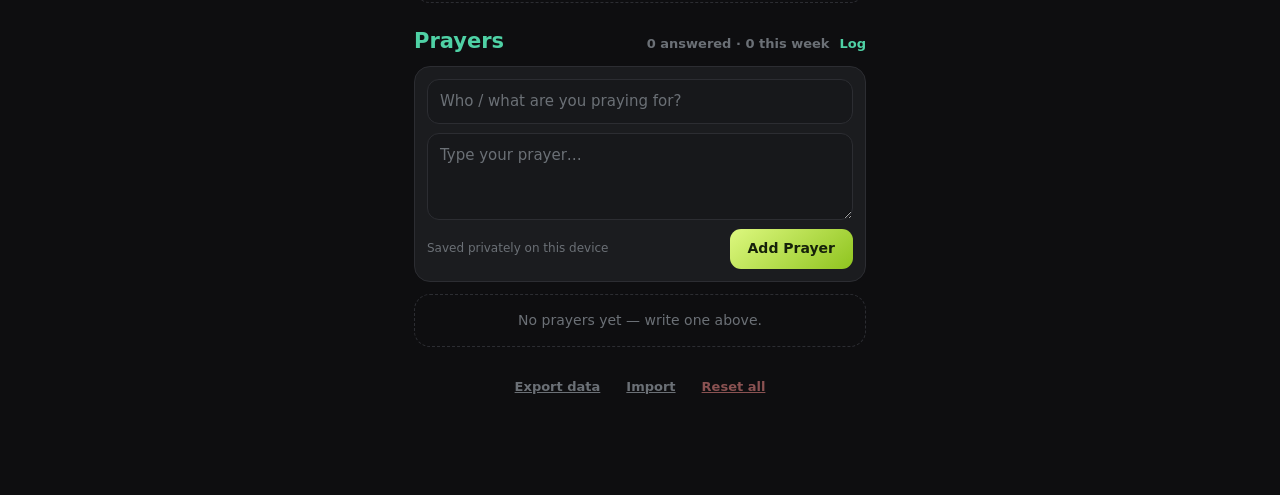
==== commit fbbd80ff: "Turn the gratitude slot into 3 daily affirmations The button now reads Affirmations and its dialog a" ====
--- a/index.html
+++ b/index.html
@@ -88,7 +88,7 @@
         <span class="bonus-ico">
           <svg viewBox="0 0 24 24" aria-hidden="true"><path d="M12 21s-7.5-4.6-9.3-9A5.2 5.2 0 0 1 12 6.6 5.2 5.2 0 0 1 21.3 12c-1.8 4.4-9.3 9-9.3 9z"/></svg>
         </span>
-        <span class="bonus-text">Add Gratitude</span>
+        <span class="bonus-text">Affirmations</span>
         <span class="bonus-count" id="gratitudeCount"></span>
       </button>
       <button class="bonus-btn" id="journalBtn">
@@ -99,7 +99,6 @@
         <span class="bonus-count" id="journalCount"></span>
       </button>
     </div>
-    <ul class="entry-list" id="bonusList"></ul>
 
     <!-- ============ AFFIRMATIONS ============ -->
     <section class="block">
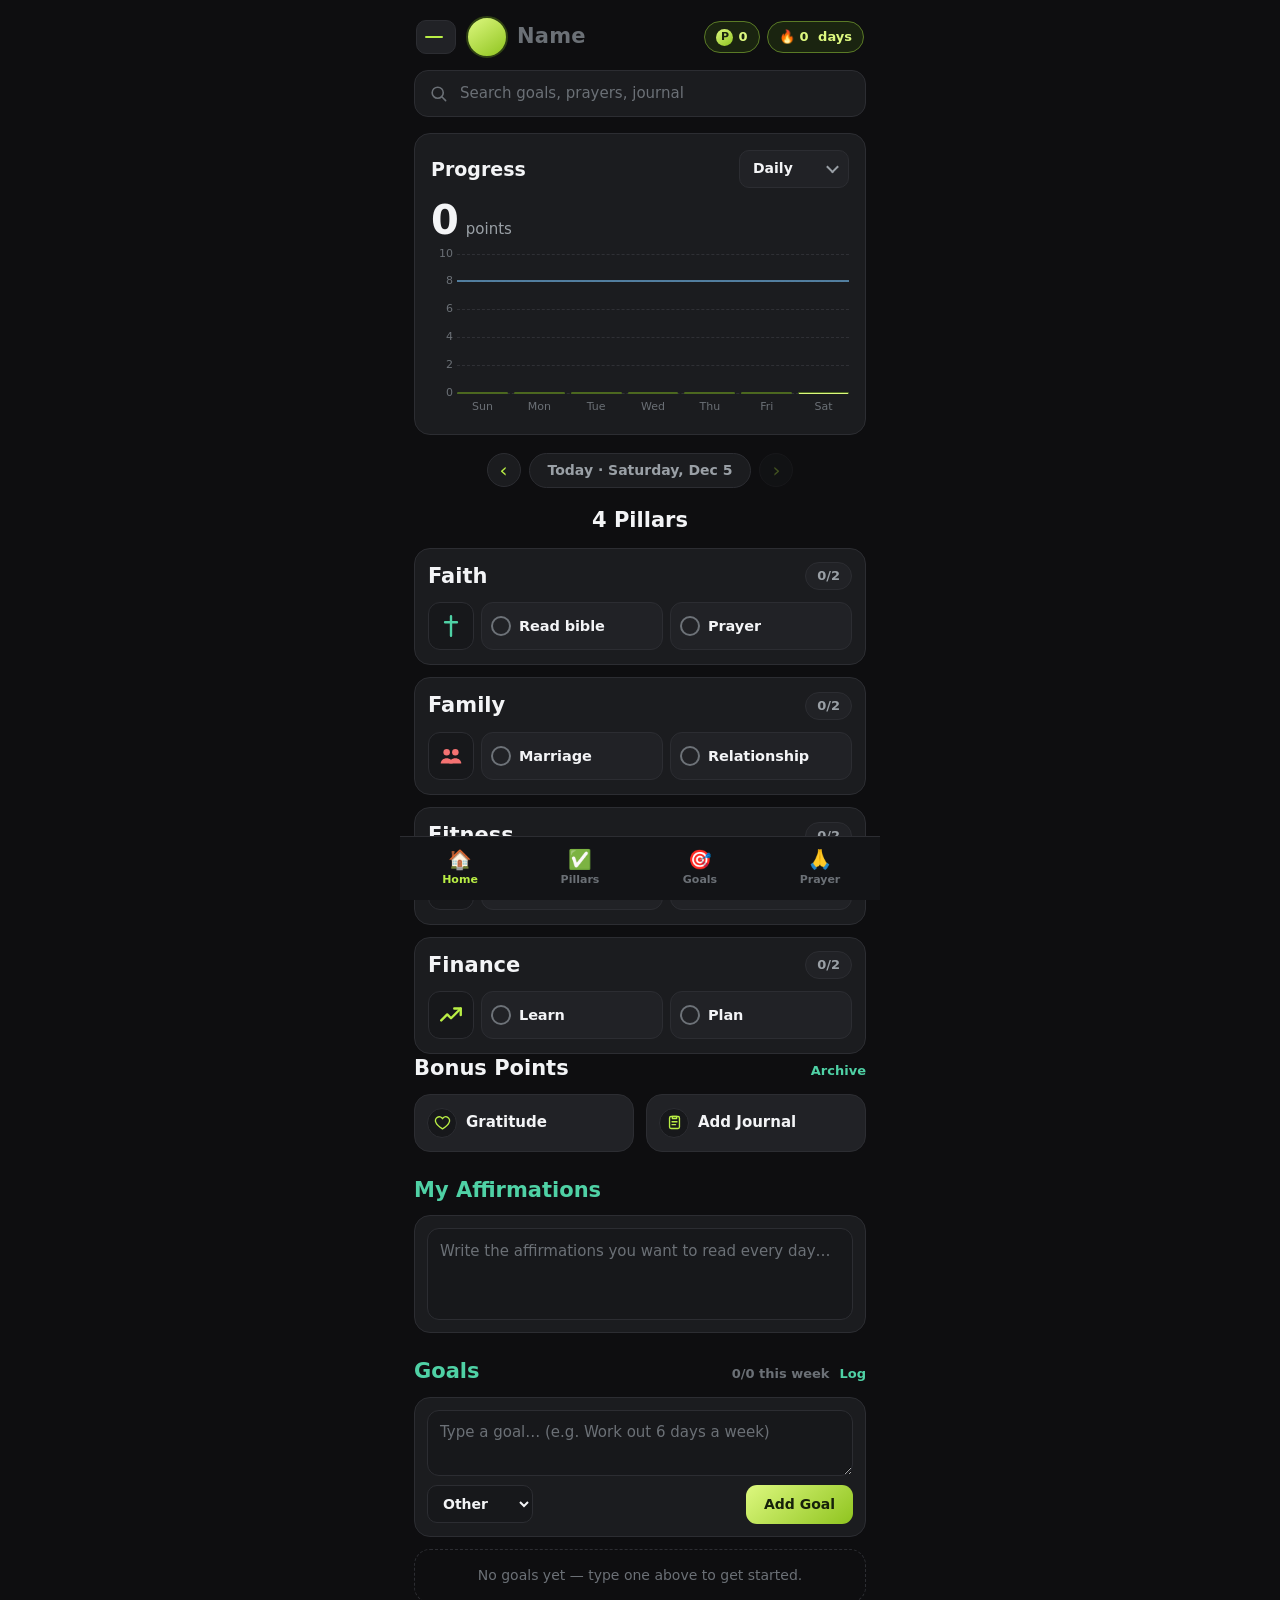
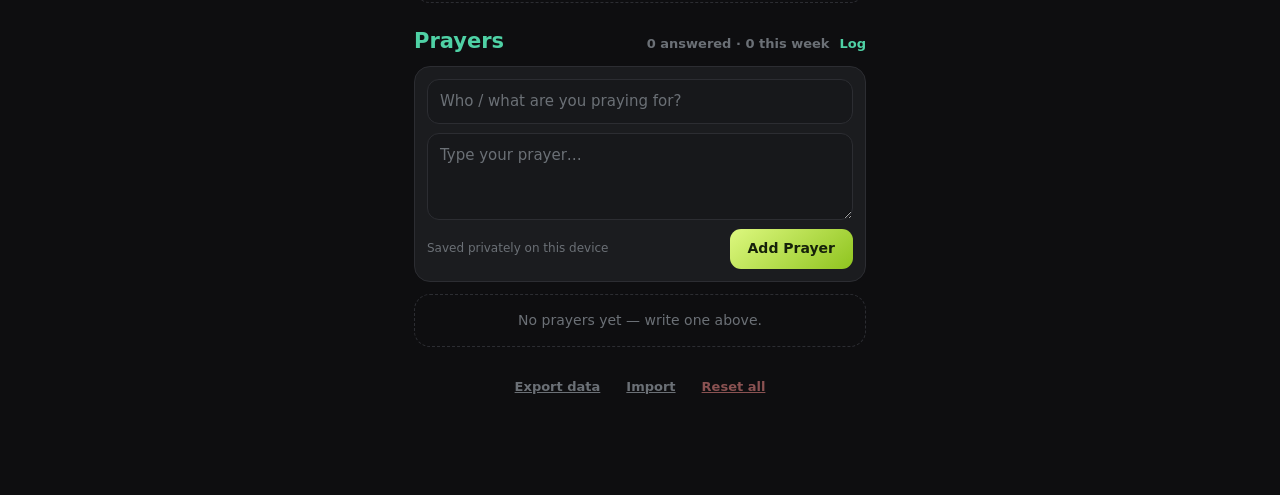
==== commit 2e635ba9: "Call the bonus button Gratitude again The button, its menu tab, log header and entry rows read Grati" ====
--- a/index.html
+++ b/index.html
@@ -88,7 +88,7 @@
         <span class="bonus-ico">
           <svg viewBox="0 0 24 24" aria-hidden="true"><path d="M12 21s-7.5-4.6-9.3-9A5.2 5.2 0 0 1 12 6.6 5.2 5.2 0 0 1 21.3 12c-1.8 4.4-9.3 9-9.3 9z"/></svg>
         </span>
-        <span class="bonus-text">Affirmations</span>
+        <span class="bonus-text">Gratitude</span>
         <span class="bonus-count" id="gratitudeCount"></span>
       </button>
       <button class="bonus-btn" id="journalBtn">
